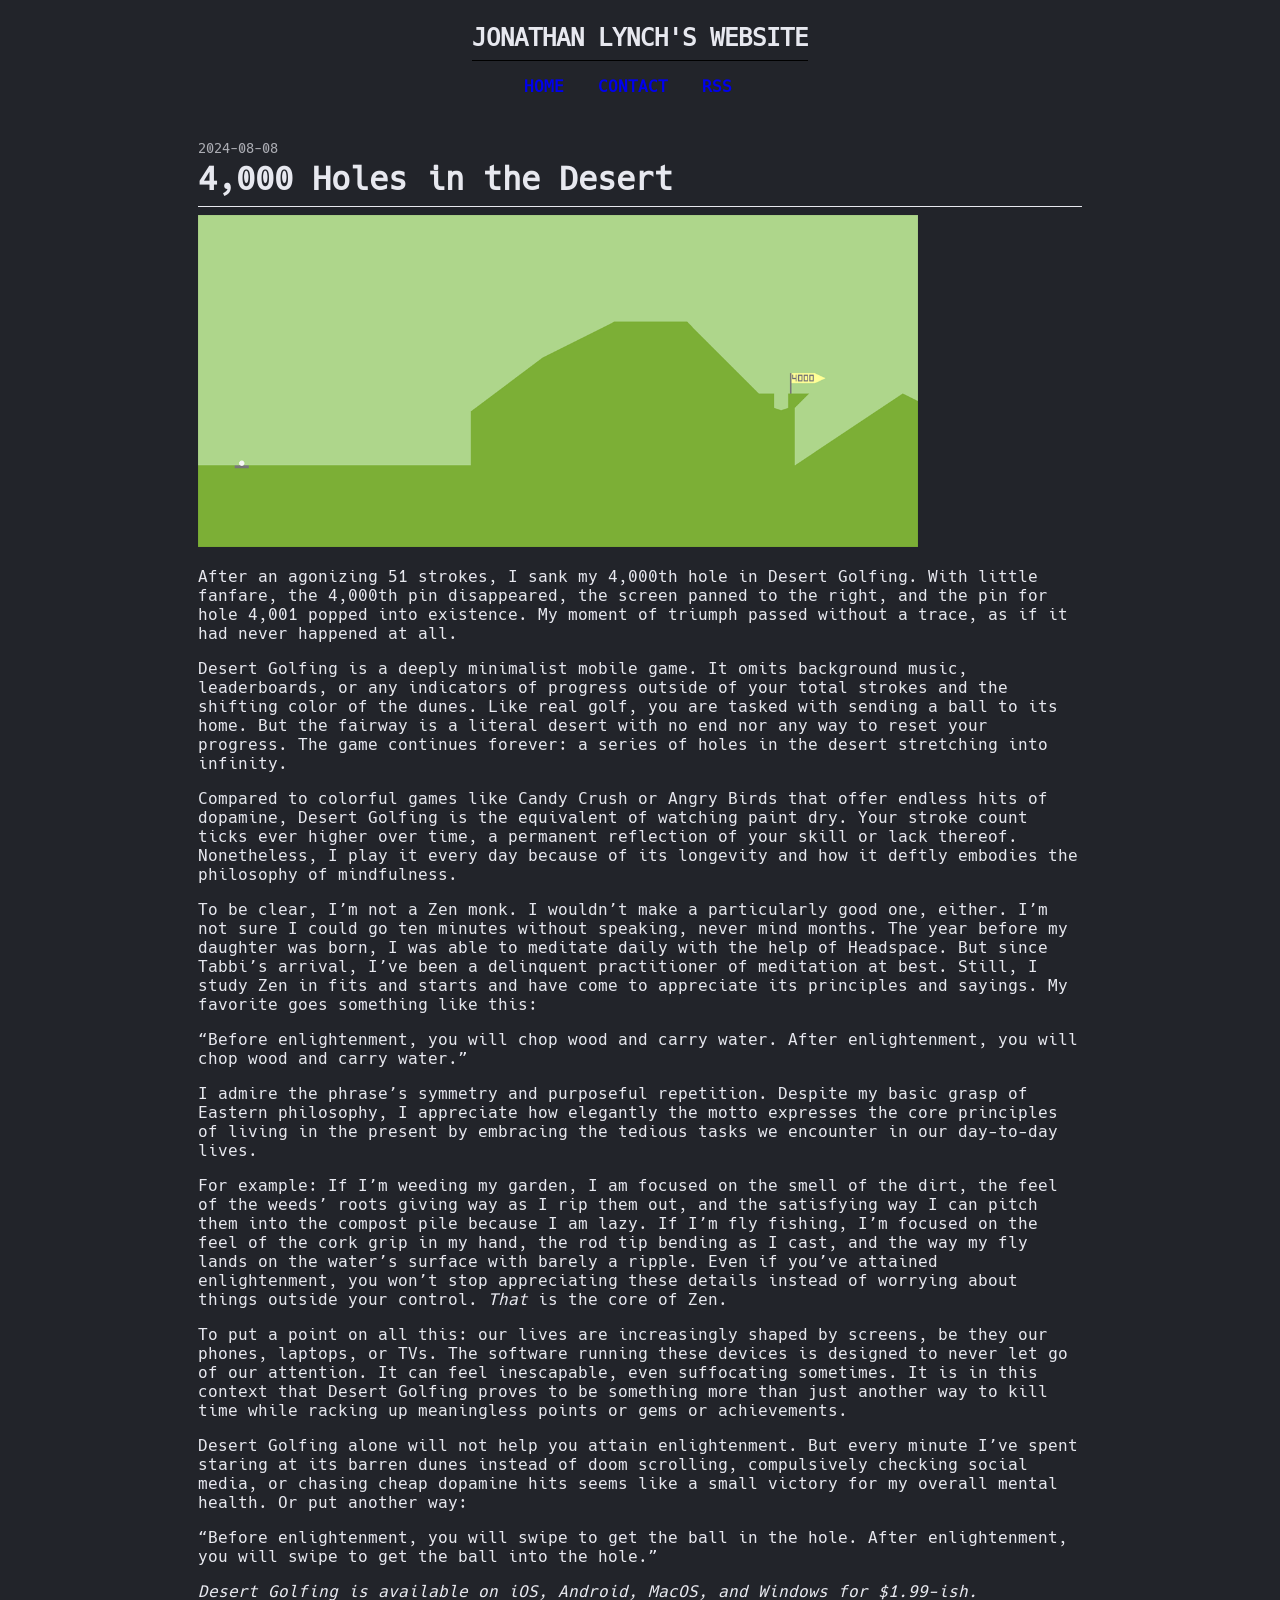
==== articles/4000-holes-in-the-desert/index.html @ 5f96cdfd "Removed RSS for now." ====
<!DOCTYPE html>
<html xmlns="http://www.w3.org/1999/xhtml" lang="" xml:lang="">
<head>
  <meta charset="utf-8" />
  <meta name="generator" content="pandoc" />
  <meta name="viewport" content="width=device-width, initial-scale=1.0, user-scalable=yes" />
  <title>4,000 Holes in the Desert</title>
  <style>
    code{white-space: pre-wrap;}
    span.smallcaps{font-variant: small-caps;}
    div.columns{display: flex; gap: min(4vw, 1.5em);}
    div.column{flex: auto; overflow-x: auto;}
    div.hanging-indent{margin-left: 1.5em; text-indent: -1.5em;}
    /* The extra [class] is a hack that increases specificity enough to
       override a similar rule in reveal.js */
    ul.task-list[class]{list-style: none;}
    ul.task-list li input[type="checkbox"] {
      font-size: inherit;
      width: 0.8em;
      margin: 0 0.8em 0.2em -1.6em;
      vertical-align: middle;
    }
    .display.math{display: block; text-align: center; margin: 0.5rem auto;}
  </style>
  <link rel="stylesheet" href="../../styles.css" />
</head>
<body>
        <header class="site-header">
            <h1><a href="/">JONATHAN LYNCH'S WEBSITE</a></h1>
            <nav>
                <a href="/index.html">HOME</a>
                <a href="mailto:you@example.com">CONTACT</a>
                <a href="/rss.xml">RSS</a>
            </nav>
        </header>

<header id="title-block-header">
<p class="article-date">2024-08-08</p>
<h1 class="title">4,000 Holes in the Desert</h1>
<hr>
</header>

<p><img src="media/image1.png"
style="width:7.5in;height:3.45833in" /></p>
<p>After an agonizing 51 strokes, I sank my 4,000th hole in Desert
Golfing. With little fanfare, the 4,000th pin disappeared, the screen
panned to the right, and the pin for hole 4,001 popped into existence.
My moment of triumph passed without a trace, as if it had never happened
at all.</p>
<p>Desert Golfing is a deeply minimalist mobile game. It omits
background music, leaderboards, or any indicators of progress outside of
your total strokes and the shifting color of the dunes. Like real golf,
you are tasked with sending a ball to its home. But the fairway is a
literal desert with no end nor any way to reset your progress. The game
continues forever: a series of holes in the desert stretching into
infinity.</p>
<p>Compared to colorful games like Candy Crush or Angry Birds that offer
endless hits of dopamine, Desert Golfing is the equivalent of watching
paint dry. Your stroke count ticks ever higher over time, a permanent
reflection of your skill or lack thereof. Nonetheless, I play it every
day because of its longevity and how it deftly embodies the philosophy
of mindfulness.</p>
<p>To be clear, I’m not a Zen monk. I wouldn’t make a particularly good
one, either. I’m not sure I could go ten minutes without speaking, never
mind months. The year before my daughter was born, I was able to
meditate daily with the help of Headspace. But since Tabbi’s arrival,
I’ve been a delinquent practitioner of meditation at best. Still, I
study Zen in fits and starts and have come to appreciate its principles
and sayings. My favorite goes something like this:</p>
<p>“Before enlightenment, you will chop wood and carry water. After
enlightenment, you will chop wood and carry water.”</p>
<p>I admire the phrase’s symmetry and purposeful repetition. Despite my
basic grasp of Eastern philosophy, I appreciate how elegantly the motto
expresses the core principles of living in the present by embracing the
tedious tasks we encounter in our day-to-day lives.</p>
<p>For example: If I’m weeding my garden, I am focused on the smell of
the dirt, the feel of the weeds’ roots giving way as I rip them out, and
the satisfying way I can pitch them into the compost pile because I am
lazy. If I’m fly fishing, I’m focused on the feel of the cork grip in my
hand, the rod tip bending as I cast, and the way my fly lands on the
water’s surface with barely a ripple. Even if you’ve attained
enlightenment, you won’t stop appreciating these details instead of
worrying about things outside your control. <em>That</em> is the core of
Zen.</p>
<p>To put a point on all this: our lives are increasingly shaped by
screens, be they our phones, laptops, or TVs. The software running these
devices is designed to never let go of our attention. It can feel
inescapable, even suffocating sometimes. It is in this context that
Desert Golfing proves to be something more than just another way to kill
time while racking up meaningless points or gems or achievements.</p>
<p>Desert Golfing alone will not help you attain enlightenment. But
every minute I’ve spent staring at its barren dunes instead of doom
scrolling, compulsively checking social media, or chasing cheap dopamine
hits seems like a small victory for my overall mental health. Or put
another way:</p>
<p>“Before enlightenment, you will swipe to get the ball in the hole.
After enlightenment, you will swipe to get the ball into the hole.”</p>
<p><em>Desert Golfing is available on iOS, Android, MacOS, and Windows
for $1.99-ish.</em></p>
</body>
</html>
---- styles.css ----
body {
    font-family: 'HackFont';
    background-color: #22242A;
    color: #E7E8EF;
}

html {
    max-width: 900px;
    margin: 0 auto;
}

h1 {
    font-family: 'HackFont';
}

.menuButton {
    font-size: 1.25em;
    font-family: 'ButtonFont';
}

.bottomBorder {
    border-bottom: 0px solid black;
}

.twoCol {
    display: flex;
}

.halfCol {
    width: 50%;
}

p {
    margin-top: 0px;
}

.centered-image {
    display: flex;
    justify-content: center;
}

@font-face {
    font-family: 'MainSite';
    src: url('fonts/OpenSans-Regular.ttf') format('truetype');
}

@font-face {
    font-family: 'ButtonFont';
    src: url('fonts/OpenSans-Medium.ttf') format('truetype');
}

@font-face {
    font-family: 'HackFont';
    src: url('fonts/Hack-Regular.ttf') format('truetype');
}

@font-face {
    font-family: 'HackBold';
    src: url('fonts/Hack-Bold.ttf') format('truetype');
}
.site-header {
    margin-bottom: 2em;
    border-bottom: 1px solid #000;
    padding-bottom: 0.75em;
}

.site-header h1 {
    margin-bottom: 0.25em;
    font-size: 1.5em;
}

.site-header h1 a {
    text-decoration: none;
    color: inherit;
}

.site-header nav a {
    margin-right: 1.5em;
    font-weight: bold;
    text-decoration: none;
}

.site-header {
    text-align: center;
    border-bottom: none;
}

.site-header h1 {
    display: inline-block;
    margin-bottom: 0.5rem;
    padding-bottom: 0.5rem;
    border-bottom: 1px solid #000;
}

.site-header nav {
    margin-top: 0.5rem;
}

html {
    overflow-y: scroll;
}

.article-date {
    font-size: 0.85em;
    opacity: 0.7;
    margin-bottom: 0.25rem;
}

h1.title {
    margin-top: 0;
    margin-bottom: 0.5rem;
}

hr {
    border: 0;
    height: 1px;
    background-color: #E7E8EF;
}
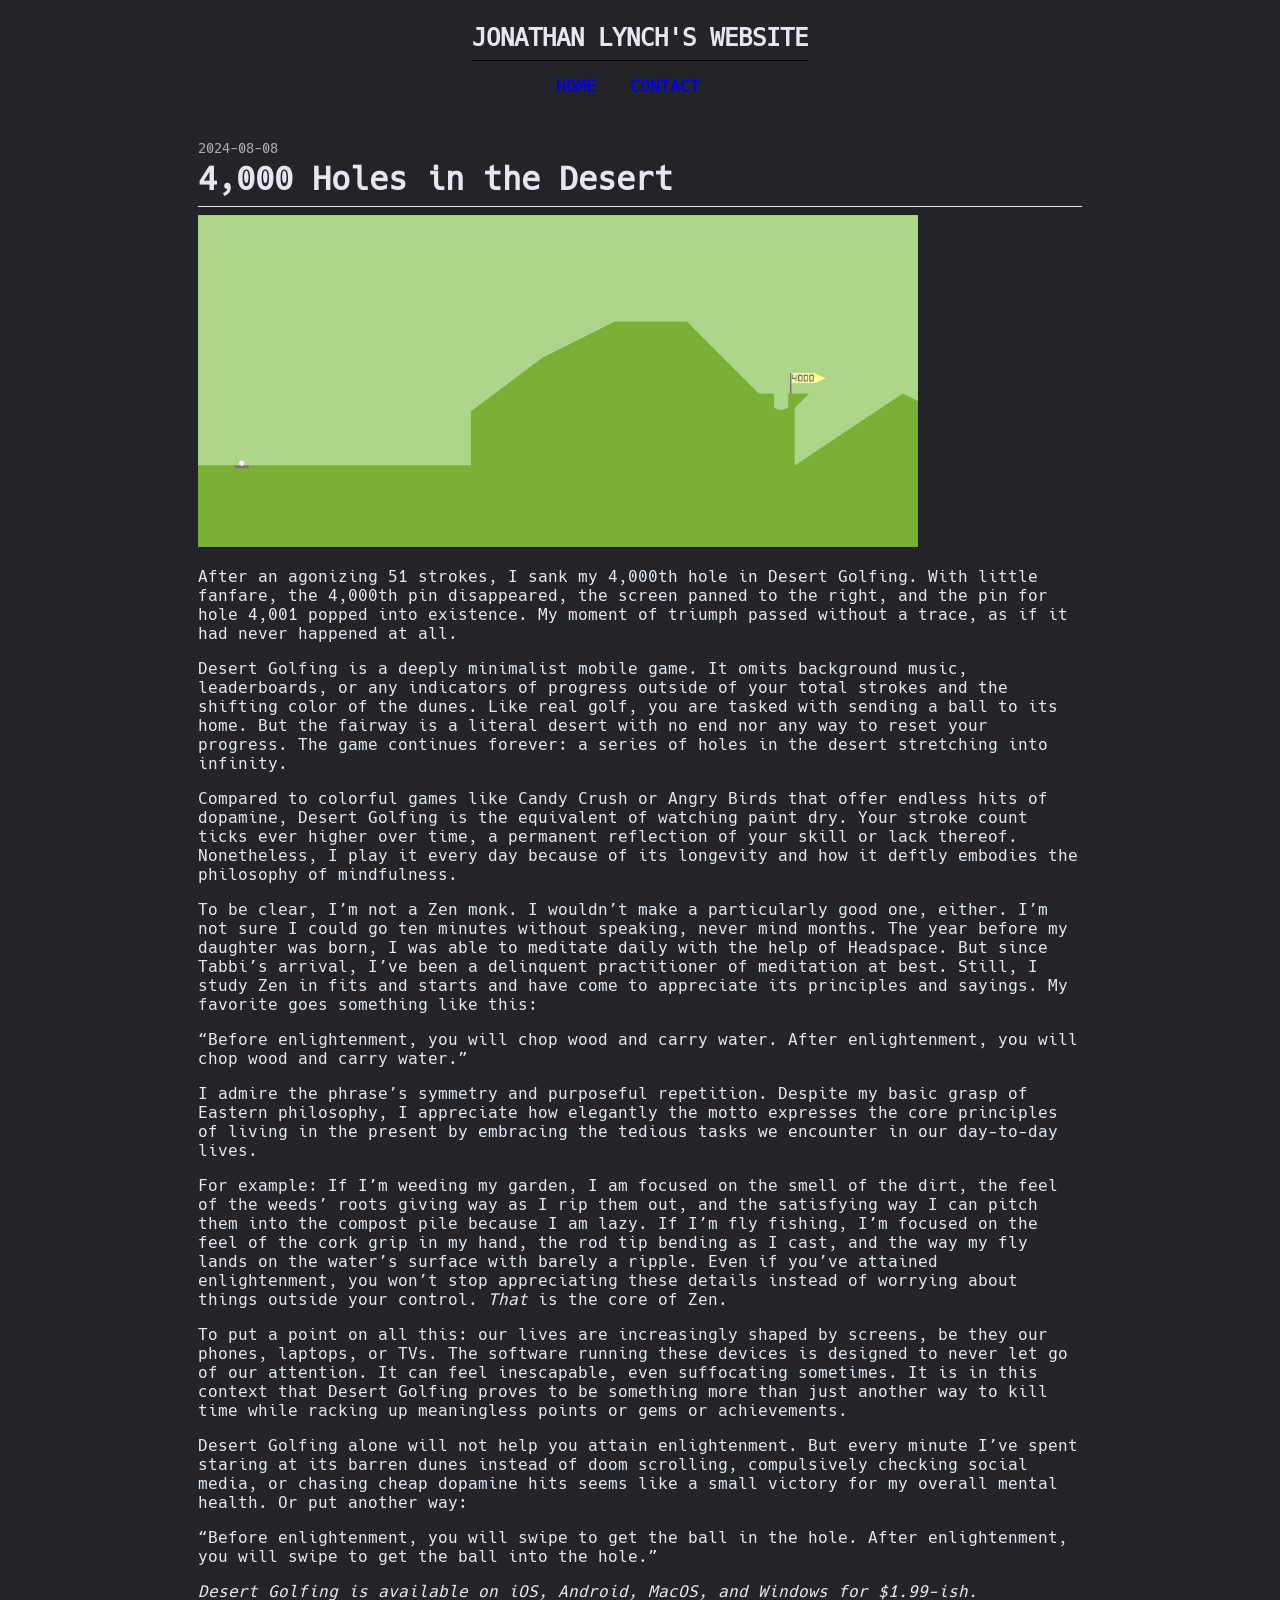
==== commit 5d386906: "Article header fixed." ====
--- a/articles/4000-holes-in-the-desert/index.html
+++ b/articles/4000-holes-in-the-desert/index.html
@@ -29,8 +29,7 @@
             <h1><a href="/">JONATHAN LYNCH'S WEBSITE</a></h1>
             <nav>
                 <a href="/index.html">HOME</a>
-                <a href="mailto:you@example.com">CONTACT</a>
-                <a href="/rss.xml">RSS</a>
+                <a href="mailto:jonathan@ironrationmedia.com">CONTACT</a>
             </nav>
         </header>
 
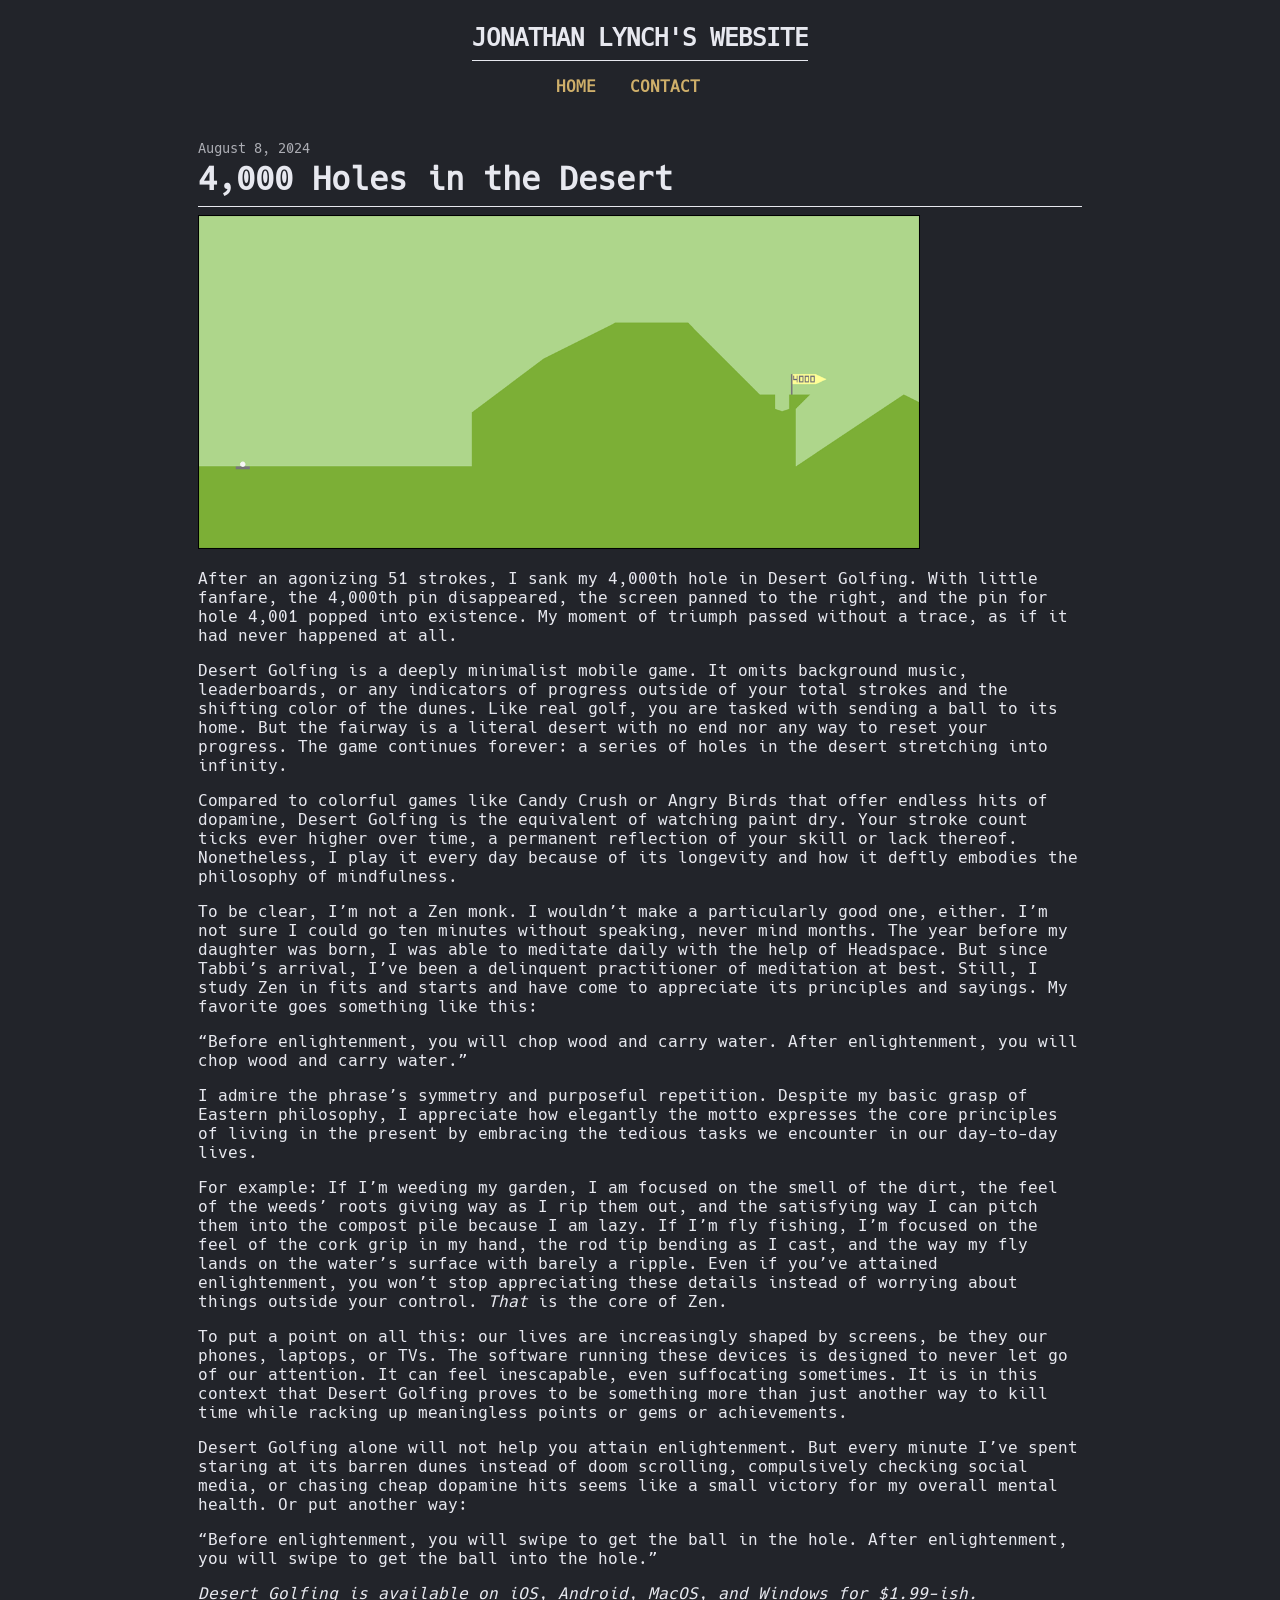
==== commit aa44eb75: "Add article build pipeline and archive index generator" ====
--- a/articles/4000-holes-in-the-desert/index.html
+++ b/articles/4000-holes-in-the-desert/index.html
@@ -1,12 +1,14 @@
 <!DOCTYPE html>
-<html xmlns="http://www.w3.org/1999/xhtml" lang="" xml:lang="">
+<html xmlns="http://www.w3.org/1999/xhtml">
 <head>
   <meta charset="utf-8" />
   <meta name="generator" content="pandoc" />
   <meta name="viewport" content="width=device-width, initial-scale=1.0, user-scalable=yes" />
   <title>4,000 Holes in the Desert</title>
   <style>
-    code{white-space: pre-wrap;}
+    /* Default styles provided by pandoc.
+    ** See https://pandoc.org/MANUAL.html#variables-for-html for config info.
+    */
     span.smallcaps{font-variant: small-caps;}
     div.columns{display: flex; gap: min(4vw, 1.5em);}
     div.column{flex: auto; overflow-x: auto;}
@@ -28,13 +30,13 @@
         <header class="site-header">
             <h1><a href="/">JONATHAN LYNCH'S WEBSITE</a></h1>
             <nav>
-                <a href="/index.html">HOME</a>
+                <a href="../../index.html">HOME</a>
                 <a href="mailto:jonathan@ironrationmedia.com">CONTACT</a>
             </nav>
         </header>
 
 <header id="title-block-header">
-<p class="article-date">2024-08-08</p>
+<p class="article-date">August 8, 2024</p>
 <h1 class="title">4,000 Holes in the Desert</h1>
 <hr>
 </header>
--- a/styles.css
+++ b/styles.css
@@ -89,7 +89,7 @@
     display: inline-block;
     margin-bottom: 0.5rem;
     padding-bottom: 0.5rem;
-    border-bottom: 1px solid #000;
+    border-bottom: 1px solid #E7E8EF;
 }
 
 .site-header nav {
@@ -116,3 +116,32 @@
     height: 1px;
     background-color: #E7E8EF;
 }
+
+img {
+    max-width: 100%;
+    height: auto;
+    border: 1px black solid;
+}
+
+.writing-entry {
+    display: flex;
+}
+
+.writing-date {
+    width: 11em;
+    flex-shrink: 0;
+}
+
+a {
+    color: #CFAF6A;
+}
+
+a:visited {
+    color: #A98A4F;
+}
+
+.writing-list {
+    list-style: none;
+    padding-left: 0;
+    margin-left: 0;
+}
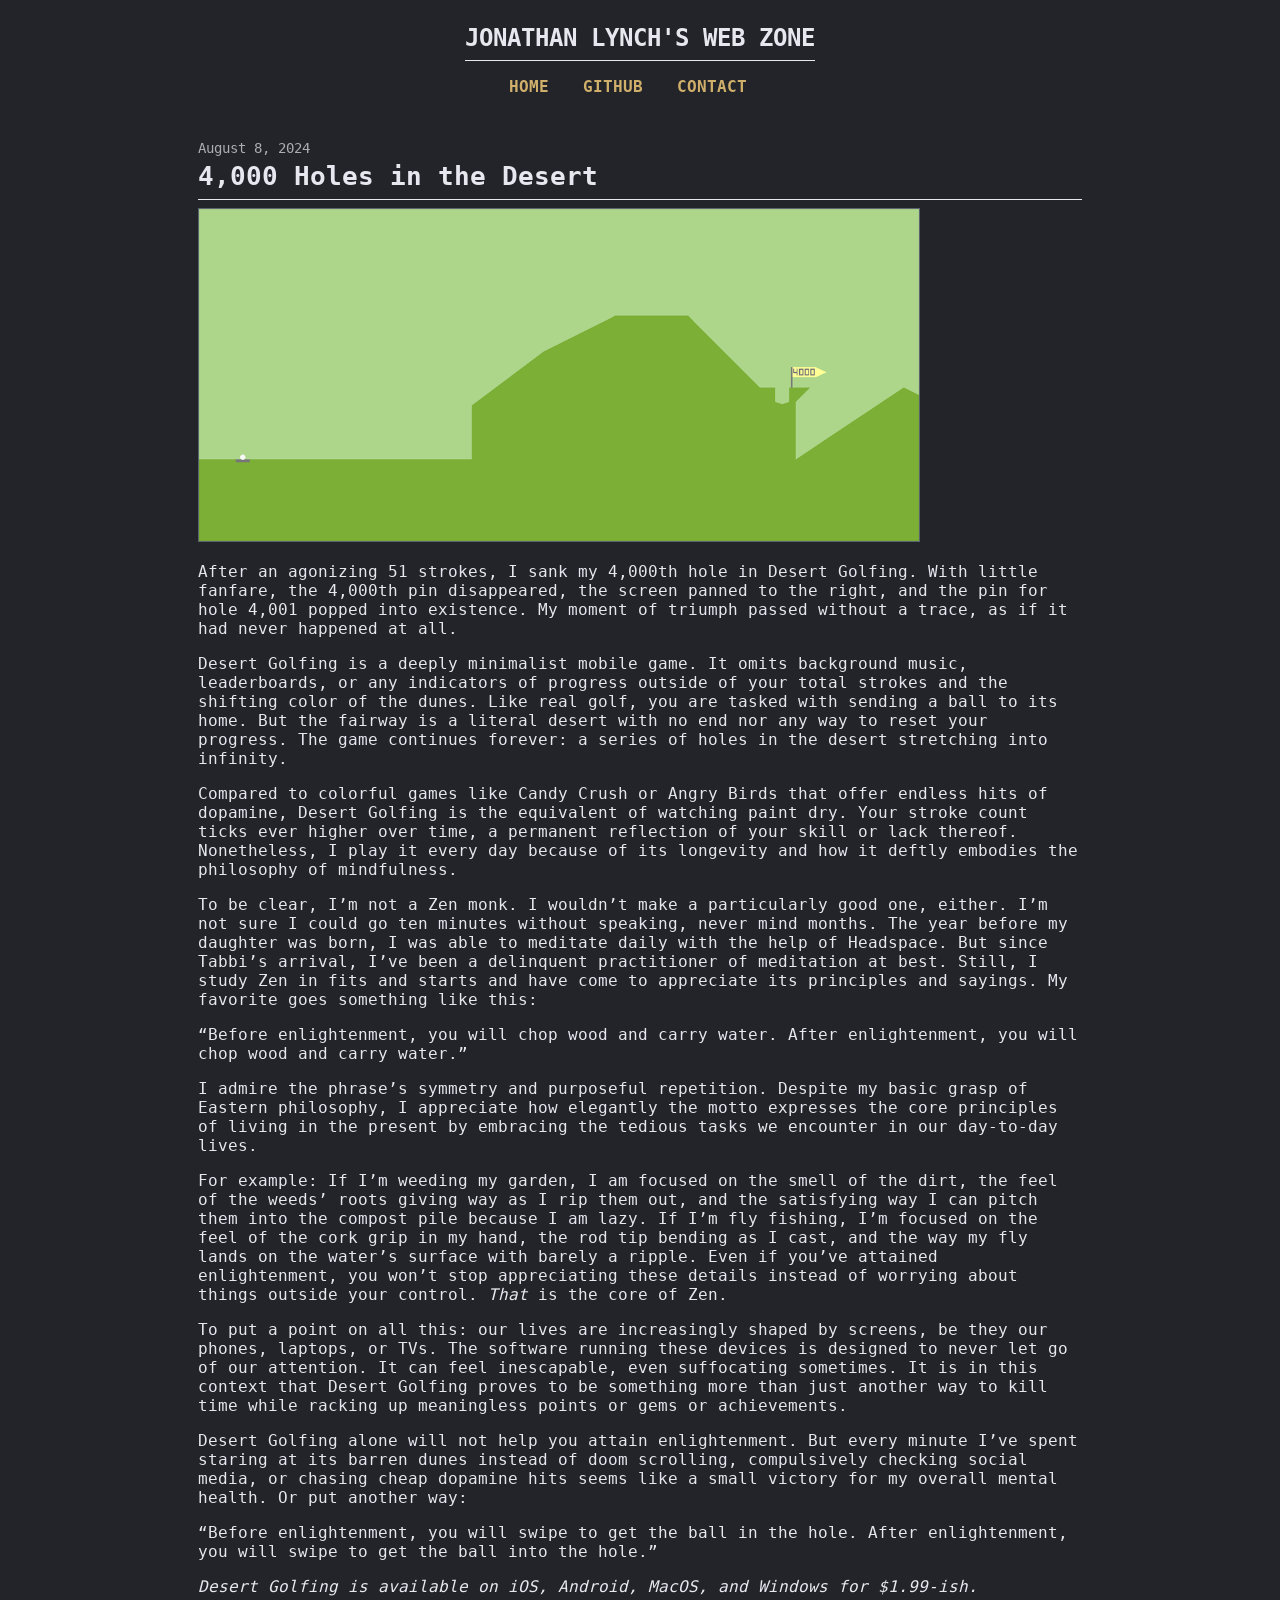
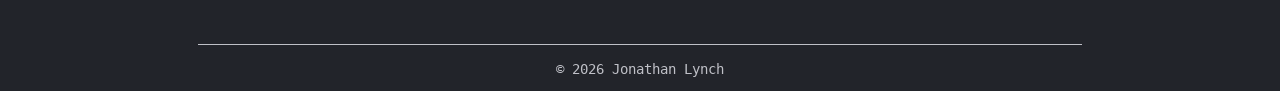
==== commit 54e834a4: "LinkedIn import fixes and tweaks, style changes too." ====
--- a/articles/4000-holes-in-the-desert/index.html
+++ b/articles/4000-holes-in-the-desert/index.html
@@ -28,9 +28,10 @@
 </head>
 <body>
         <header class="site-header">
-            <h1><a href="/">JONATHAN LYNCH'S WEBSITE</a></h1>
+            <h1><a href="/">JONATHAN LYNCH'S WEB ZONE</a></h1>
             <nav>
                 <a href="../../index.html">HOME</a>
+                <a href="https://github.com/specialtydrone">GITHUB</a>
                 <a href="mailto:jonathan@ironrationmedia.com">CONTACT</a>
             </nav>
         </header>
@@ -98,5 +99,9 @@
 After enlightenment, you will swipe to get the ball into the hole.”</p>
 <p><em>Desert Golfing is available on iOS, Android, MacOS, and Windows
 for $1.99-ish.</em></p>
+<footer class="site-footer">
+    <p>© 2026 Jonathan Lynch</p>
+</footer>
+
 </body>
 </html>
--- a/styles.css
+++ b/styles.css
@@ -1,16 +1,19 @@
 body {
-    font-family: 'HackFont';
+    font-family: 'DejaVuSans';
     background-color: #22242A;
     color: #E7E8EF;
+    font-size: 16px;
 }
 
 html {
     max-width: 900px;
+    min-width: 650px;
     margin: 0 auto;
 }
 
 h1 {
-    font-family: 'HackFont';
+    font-family: 'DejaVuSansBold';
+    font-size: 1.65rem;
 }
 
 .menuButton {
@@ -57,6 +60,16 @@
 @font-face {
     font-family: 'HackBold';
     src: url('fonts/Hack-Bold.ttf') format('truetype');
+}
+
+@font-face {
+    font-family: 'DejaVuSans';
+    src: url('fonts/DejaVuSansMono.woff2') format('truetype');
+}
+
+@font-face {
+    font-family: 'DejaVuSansBold';
+    src: url('fonts/DejaVuSansMono-Bold.woff2') format('truetype');
 }
 .site-header {
     margin-bottom: 2em;
@@ -120,23 +133,27 @@
 img {
     max-width: 100%;
     height: auto;
-    border: 1px black solid;
+    border: 1px solid #5B6270;
 }
 
 .writing-entry {
     display: flex;
+    font-size: 1em;
 }
 
 .writing-date {
     width: 11em;
     flex-shrink: 0;
+    opacity: 0.75;
 }
 
 a {
+    font-family: 'DejaVuSansBold';
     color: #CFAF6A;
 }
 
 a:visited {
+    font-family: 'DejaVuSansBold';
     color: #A98A4F;
 }
 
@@ -144,4 +161,60 @@
     list-style: none;
     padding-left: 0;
     margin-left: 0;
+}
+
+blockquote {
+    border-left: 4px solid #CFAF6A;
+    padding: 0.75rem 1rem;
+    margin: 1.5rem 0;
+    background-color: #2B2E36;
+    font-style: italic;
+    opacity: 0.9;
+}
+
+blockquote p:last-child {
+    margin-bottom: 0;
+}
+
+figcaption {
+    font-size: 0.75em;
+    opacity: 0.75;
+    margin-bottom: 0.75rem;
+}
+
+.article-header {
+    font-family: 'HackBold';
+    font-size: 1.25rem;
+    color: #2B2E36;
+    margin-top: 2rem;
+    margin-bottom: 1rem;
+    padding: 0.45rem;
+    background-color: #E7E8EF;
+    border-radius: 4px;
+}
+
+.site-footer {
+    margin-top: 3rem;
+    padding-top: 1rem;
+    border-top: 1px solid #E7E8EF;
+    text-align: center;
+    font-size: 0.9em;
+    opacity: 0.8;
+}
+
+li {
+    margin-bottom: 0.5rem;
+}
+
+.video-container {
+    display: flex;
+    justify-content: center;
+    margin: 2rem 0;
+    background-color: #000000;
+    padding: 0px;
+}
+
+.video-container iframe {
+    border: 0px solid #5B6270;
+    padding: 0px;
 }
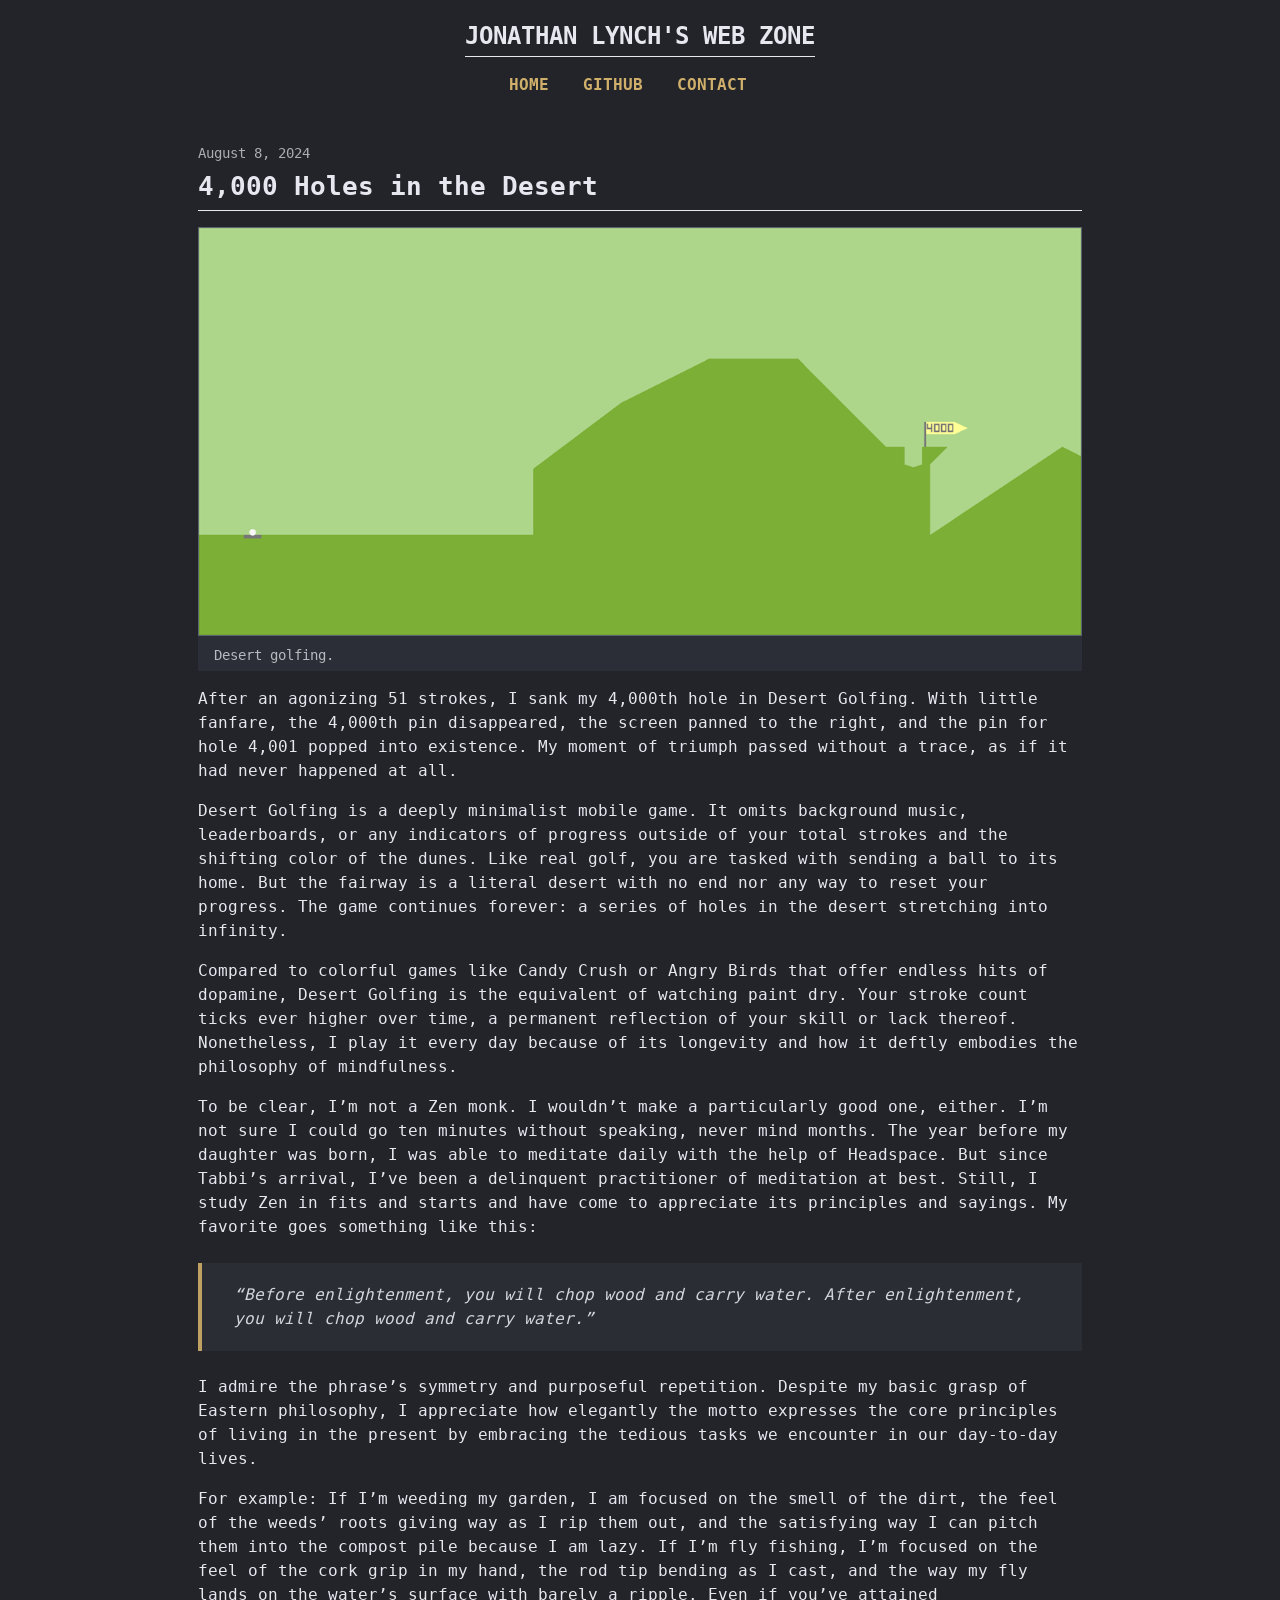
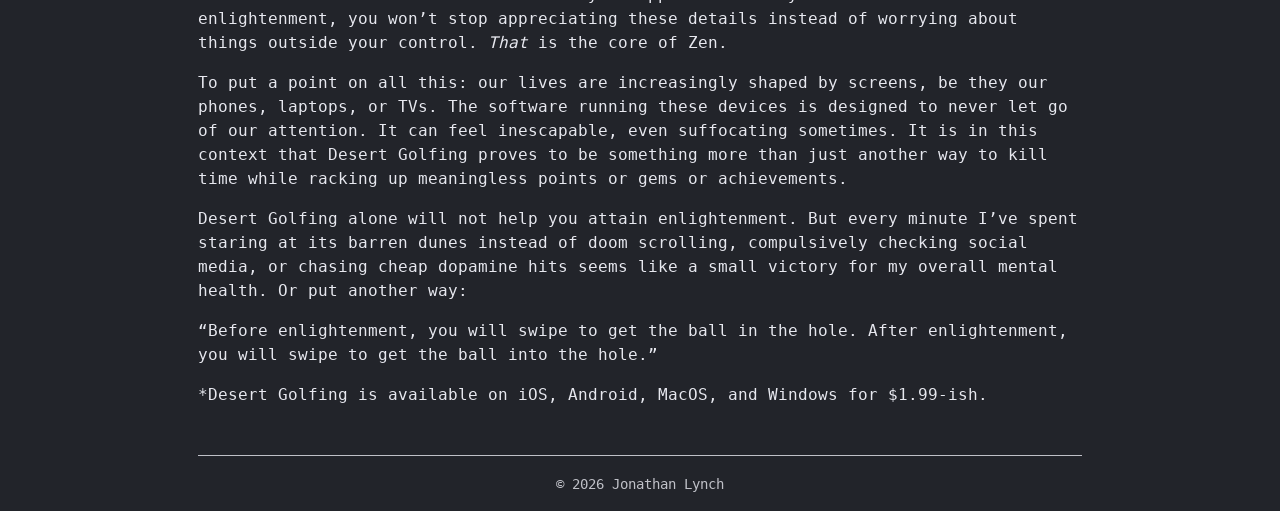
==== commit 3b9f8f86: "Rebuilds, generator tweaks, footnote fixes." ====
--- a/articles/4000-holes-in-the-desert/index.html
+++ b/articles/4000-holes-in-the-desert/index.html
@@ -25,6 +25,7 @@
     .display.math{display: block; text-align: center; margin: 0.5rem auto;}
   </style>
   <link rel="stylesheet" href="../../styles.css" />
+  <link rel="icon" href="../../images/favicon.svg" type="image/svg+xml" />
 </head>
 <body>
         <header class="site-header">
@@ -42,8 +43,10 @@
 <hr>
 </header>
 
-<p><img src="media/image1.png"
-style="width:7.5in;height:3.45833in" /></p>
+<figure>
+<img src="media/green-desert-golfing.png" alt="Desert golfing." />
+<figcaption aria-hidden="true">Desert golfing.</figcaption>
+</figure>
 <p>After an agonizing 51 strokes, I sank my 4,000th hole in Desert
 Golfing. With little fanfare, the 4,000th pin disappeared, the screen
 panned to the right, and the pin for hole 4,001 popped into existence.
@@ -69,8 +72,10 @@
 I’ve been a delinquent practitioner of meditation at best. Still, I
 study Zen in fits and starts and have come to appreciate its principles
 and sayings. My favorite goes something like this:</p>
+<blockquote>
 <p>“Before enlightenment, you will chop wood and carry water. After
 enlightenment, you will chop wood and carry water.”</p>
+</blockquote>
 <p>I admire the phrase’s symmetry and purposeful repetition. Despite my
 basic grasp of Eastern philosophy, I appreciate how elegantly the motto
 expresses the core principles of living in the present by embracing the
@@ -97,8 +102,8 @@
 another way:</p>
 <p>“Before enlightenment, you will swipe to get the ball in the hole.
 After enlightenment, you will swipe to get the ball into the hole.”</p>
-<p><em>Desert Golfing is available on iOS, Android, MacOS, and Windows
-for $1.99-ish.</em></p>
+<p>*Desert Golfing is available on iOS, Android, MacOS, and Windows for
+$1.99-ish.</p>
 <footer class="site-footer">
     <p>© 2026 Jonathan Lynch</p>
 </footer>
--- a/styles.css
+++ b/styles.css
@@ -3,12 +3,17 @@
     background-color: #22242A;
     color: #E7E8EF;
     font-size: 16px;
+    line-height: 1.5rem;
 }
 
 html {
     max-width: 900px;
     min-width: 650px;
     margin: 0 auto;
+}
+
+* {
+    box-sizing: border-box;
 }
 
 h1 {
@@ -122,6 +127,7 @@
 h1.title {
     margin-top: 0;
     margin-bottom: 0.5rem;
+    line-height: 1.25;
 }
 
 hr {
@@ -131,9 +137,10 @@
 }
 
 img {
-    max-width: 100%;
+    width: 100%;
     height: auto;
     border: 1px solid #5B6270;
+    background-color: black;
 }
 
 .writing-entry {
@@ -165,21 +172,31 @@
 
 blockquote {
     border-left: 4px solid #CFAF6A;
-    padding: 0.75rem 1rem;
+    padding: 1.25rem 2rem;
     margin: 1.5rem 0;
     background-color: #2B2E36;
     font-style: italic;
     opacity: 0.9;
+    line-height: 1.5rem;
 }
 
 blockquote p:last-child {
     margin-bottom: 0;
 }
 
+figure {
+    width: 100%;
+    margin-left: 0px;
+    margin-right: 0px;
+    background-color: #2B2E36;
+}
+
 figcaption {
-    font-size: 0.75em;
+    font-size: 0.85em;
     opacity: 0.75;
-    margin-bottom: 0.75rem;
+    margin-bottom: 1rem;
+    padding-bottom: 4px;
+    padding-left: 16px;
 }
 
 .article-header {
@@ -203,7 +220,7 @@
 }
 
 li {
-    margin-bottom: 0.5rem;
+    margin-bottom: 0.25rem;
 }
 
 .video-container {
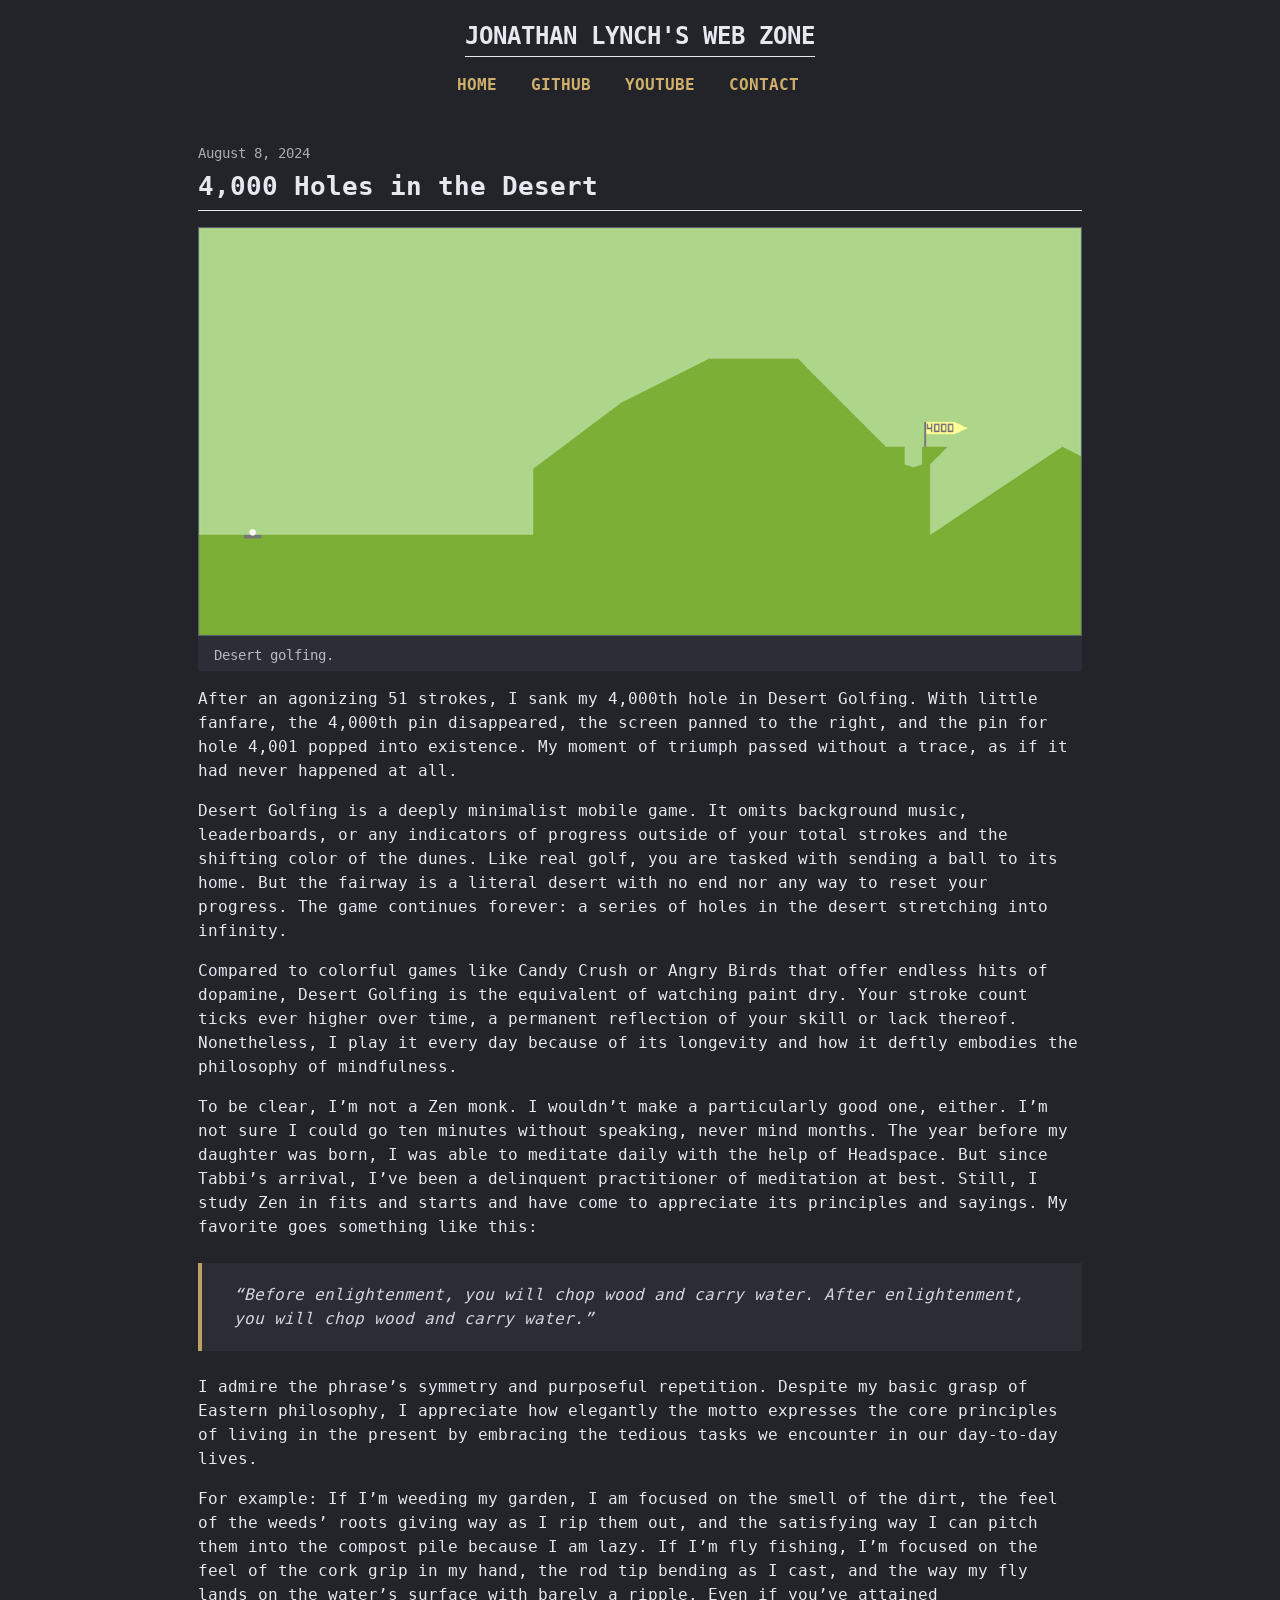
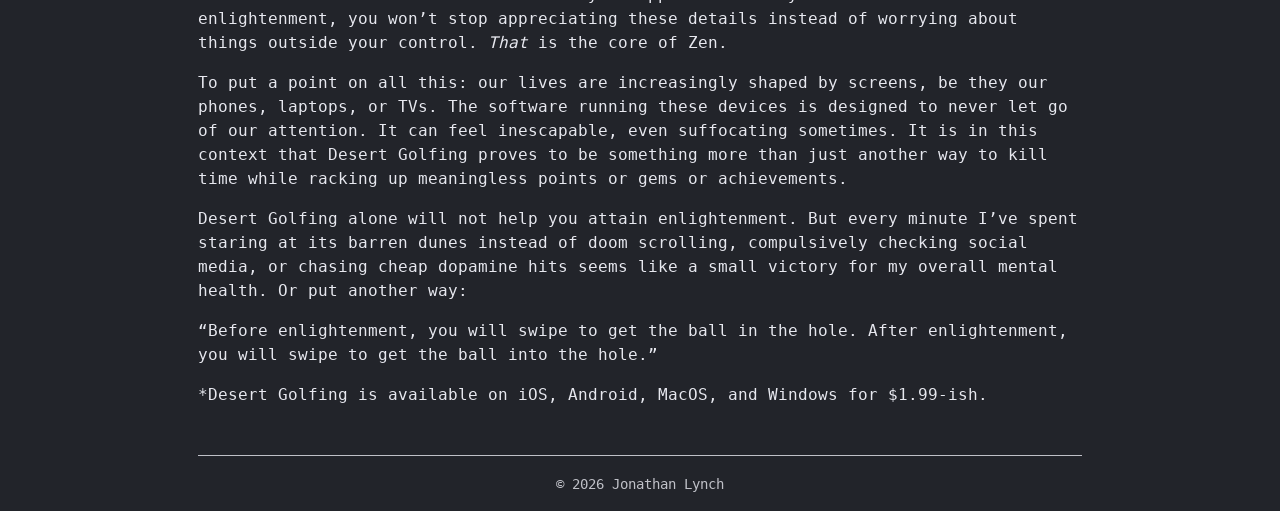
==== commit e1f31986: "Header update." ====
--- a/articles/4000-holes-in-the-desert/index.html
+++ b/articles/4000-holes-in-the-desert/index.html
@@ -1,14 +1,12 @@
 <!DOCTYPE html>
-<html xmlns="http://www.w3.org/1999/xhtml">
+<html xmlns="http://www.w3.org/1999/xhtml" lang="" xml:lang="">
 <head>
   <meta charset="utf-8" />
   <meta name="generator" content="pandoc" />
   <meta name="viewport" content="width=device-width, initial-scale=1.0, user-scalable=yes" />
   <title>4,000 Holes in the Desert</title>
   <style>
-    /* Default styles provided by pandoc.
-    ** See https://pandoc.org/MANUAL.html#variables-for-html for config info.
-    */
+    code{white-space: pre-wrap;}
     span.smallcaps{font-variant: small-caps;}
     div.columns{display: flex; gap: min(4vw, 1.5em);}
     div.column{flex: auto; overflow-x: auto;}
@@ -33,6 +31,7 @@
             <nav>
                 <a href="../../index.html">HOME</a>
                 <a href="https://github.com/specialtydrone">GITHUB</a>
+                <a href="https://www.youtube.com/@jonathan_t_lynch">YOUTUBE</a>
                 <a href="mailto:jonathan@ironrationmedia.com">CONTACT</a>
             </nav>
         </header>
--- a/styles.css
+++ b/styles.css
@@ -149,7 +149,7 @@
 }
 
 .writing-date {
-    width: 11em;
+    width: 11.75em;
     flex-shrink: 0;
     opacity: 0.75;
 }
@@ -207,7 +207,7 @@
     margin-bottom: 1rem;
     padding: 0.45rem;
     background-color: #E7E8EF;
-    border-radius: 4px;
+    border-radius: 0px;
 }
 
 .site-footer {
